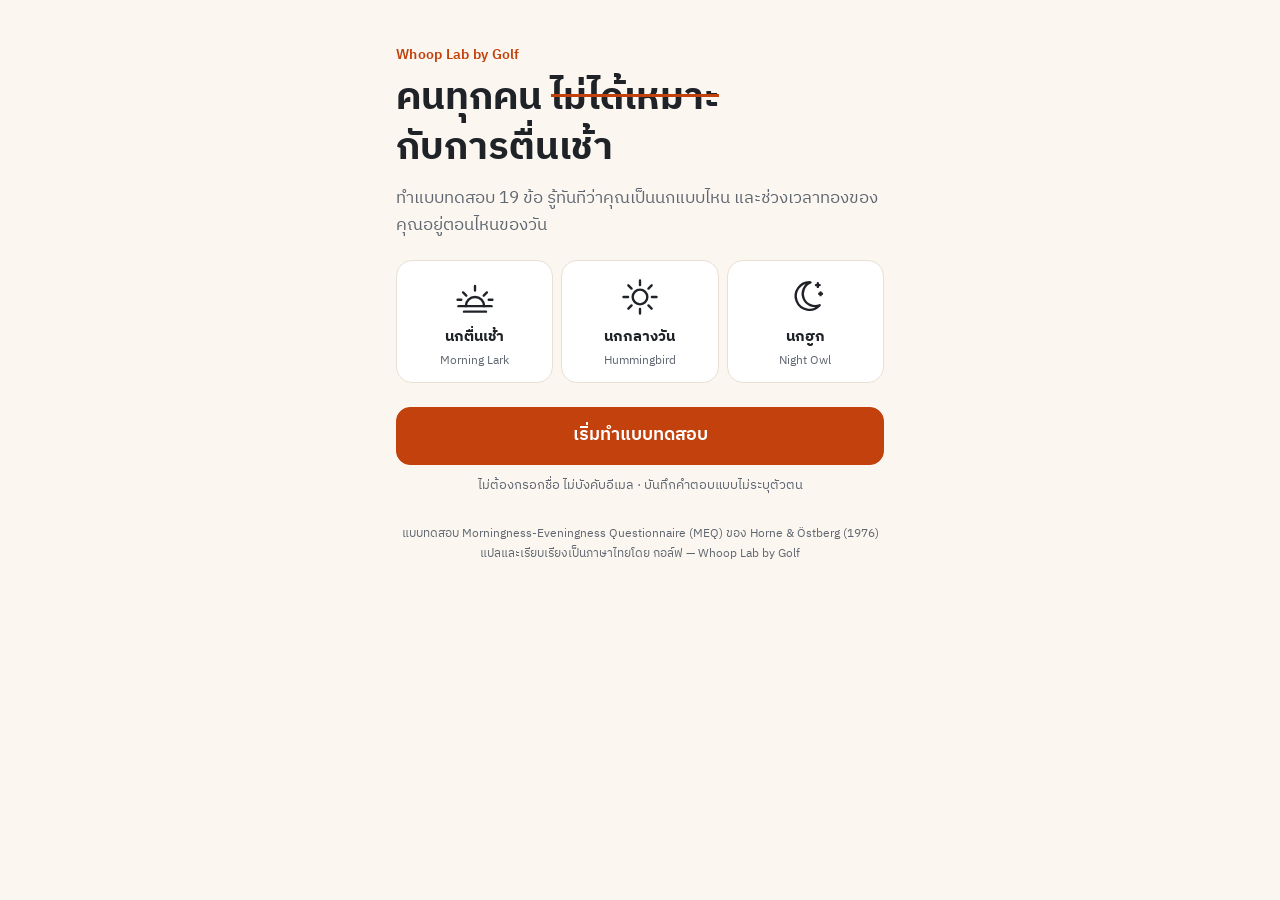
==== r/lark-strong.html @ 8dab3d67 "MEQ chronotype quiz web app (Thai, mobile-first) Static quiz for Whoop Lab by Golf: 19-question Thai" ====
<!doctype html>
<html lang="th">
<head>
  <meta charset="utf-8">
  <meta name="viewport" content="width=device-width, initial-scale=1">
  <title>ได้ผลเป็น จอมทัพรุ่งอรุณ — คุณเป็นนกแบบไหน?</title>
  <meta property="og:type" content="website">
  <meta property="og:url" content="https://golf-chayanant.github.io/meq-quiz/r/lark-strong.html">
  <meta property="og:title" content="ได้ผลเป็น จอมทัพรุ่งอรุณ (นกตื่นเช้า) — คุณเป็นนกแบบไหน?">
  <meta property="og:description" content="คนทุกคน ไม่ได้เหมาะกับการตื่นเช้า ลองทำแบบทดสอบ MEQ 19 ข้อ รู้ผลทันที | Whoop Lab by Golf">
  <meta property="og:image" content="https://golf-chayanant.github.io/meq-quiz/og/lark-strong.png">
  <meta http-equiv="refresh" content="0; url=../?from=share-lark-strong">
  <script>location.replace("../?from=share-lark-strong");</script>
</head>
<body><p><a href="../?from=share-lark-strong">ไปที่แบบทดสอบ</a></p></body>
</html>
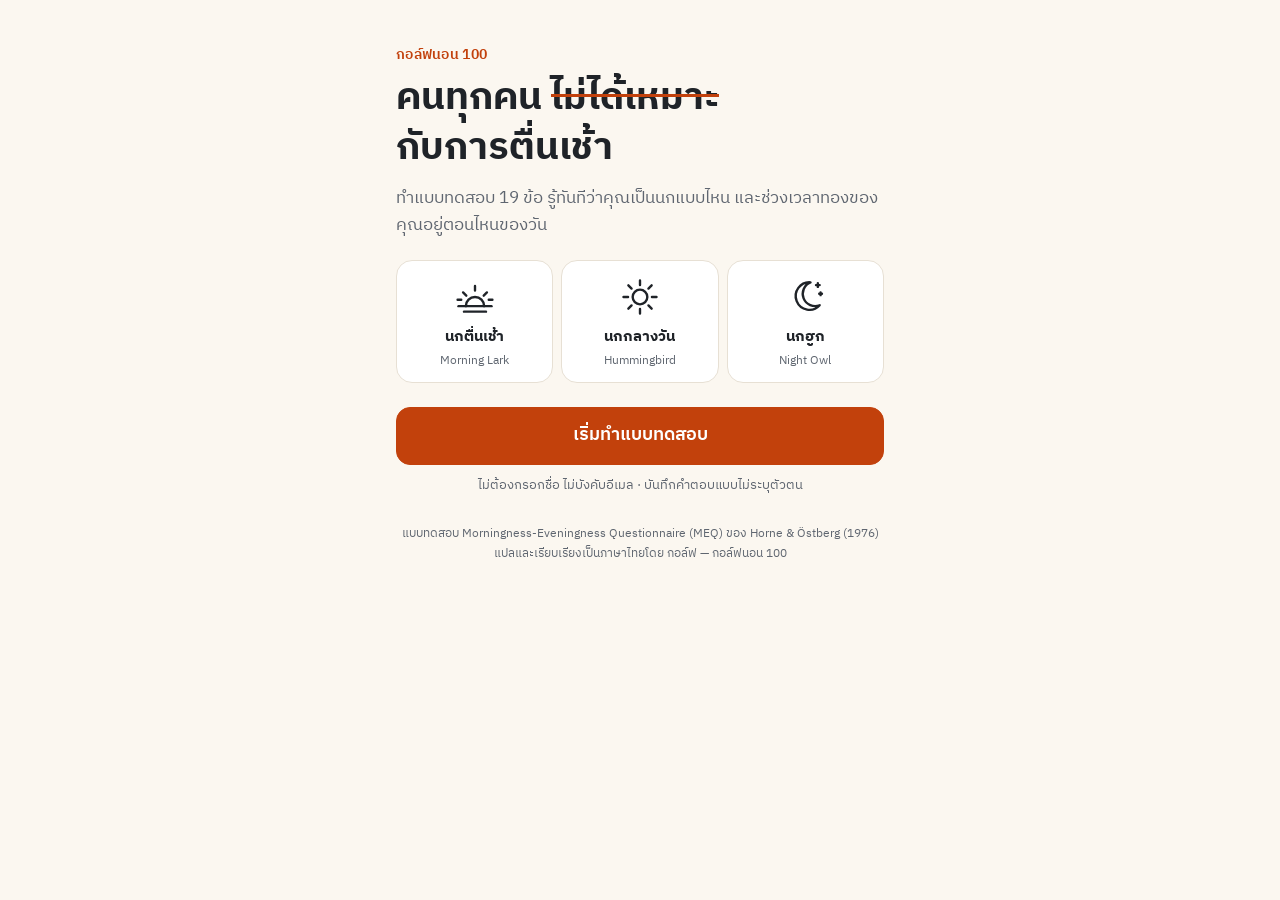
==== commit 6a4ec5c0: "Rename page brand to กอล์ฟนอน 100 Co-Authored-By: Claude Opus 5.5 <noreply@anthropic.com>" ====
--- a/r/lark-strong.html
+++ b/r/lark-strong.html
@@ -7,7 +7,7 @@
   <meta property="og:type" content="website">
   <meta property="og:url" content="https://golf-chayanant.github.io/meq-quiz/r/lark-strong.html">
   <meta property="og:title" content="ได้ผลเป็น จอมทัพรุ่งอรุณ (นกตื่นเช้า) — คุณเป็นนกแบบไหน?">
-  <meta property="og:description" content="คนทุกคน ไม่ได้เหมาะกับการตื่นเช้า ลองทำแบบทดสอบ MEQ 19 ข้อ รู้ผลทันที | Whoop Lab by Golf">
+  <meta property="og:description" content="คนทุกคน ไม่ได้เหมาะกับการตื่นเช้า ลองทำแบบทดสอบ MEQ 19 ข้อ รู้ผลทันที | กอล์ฟนอน 100">
   <meta property="og:image" content="https://golf-chayanant.github.io/meq-quiz/og/lark-strong.png">
   <meta http-equiv="refresh" content="0; url=../?from=share-lark-strong">
   <script>location.replace("../?from=share-lark-strong");</script>
